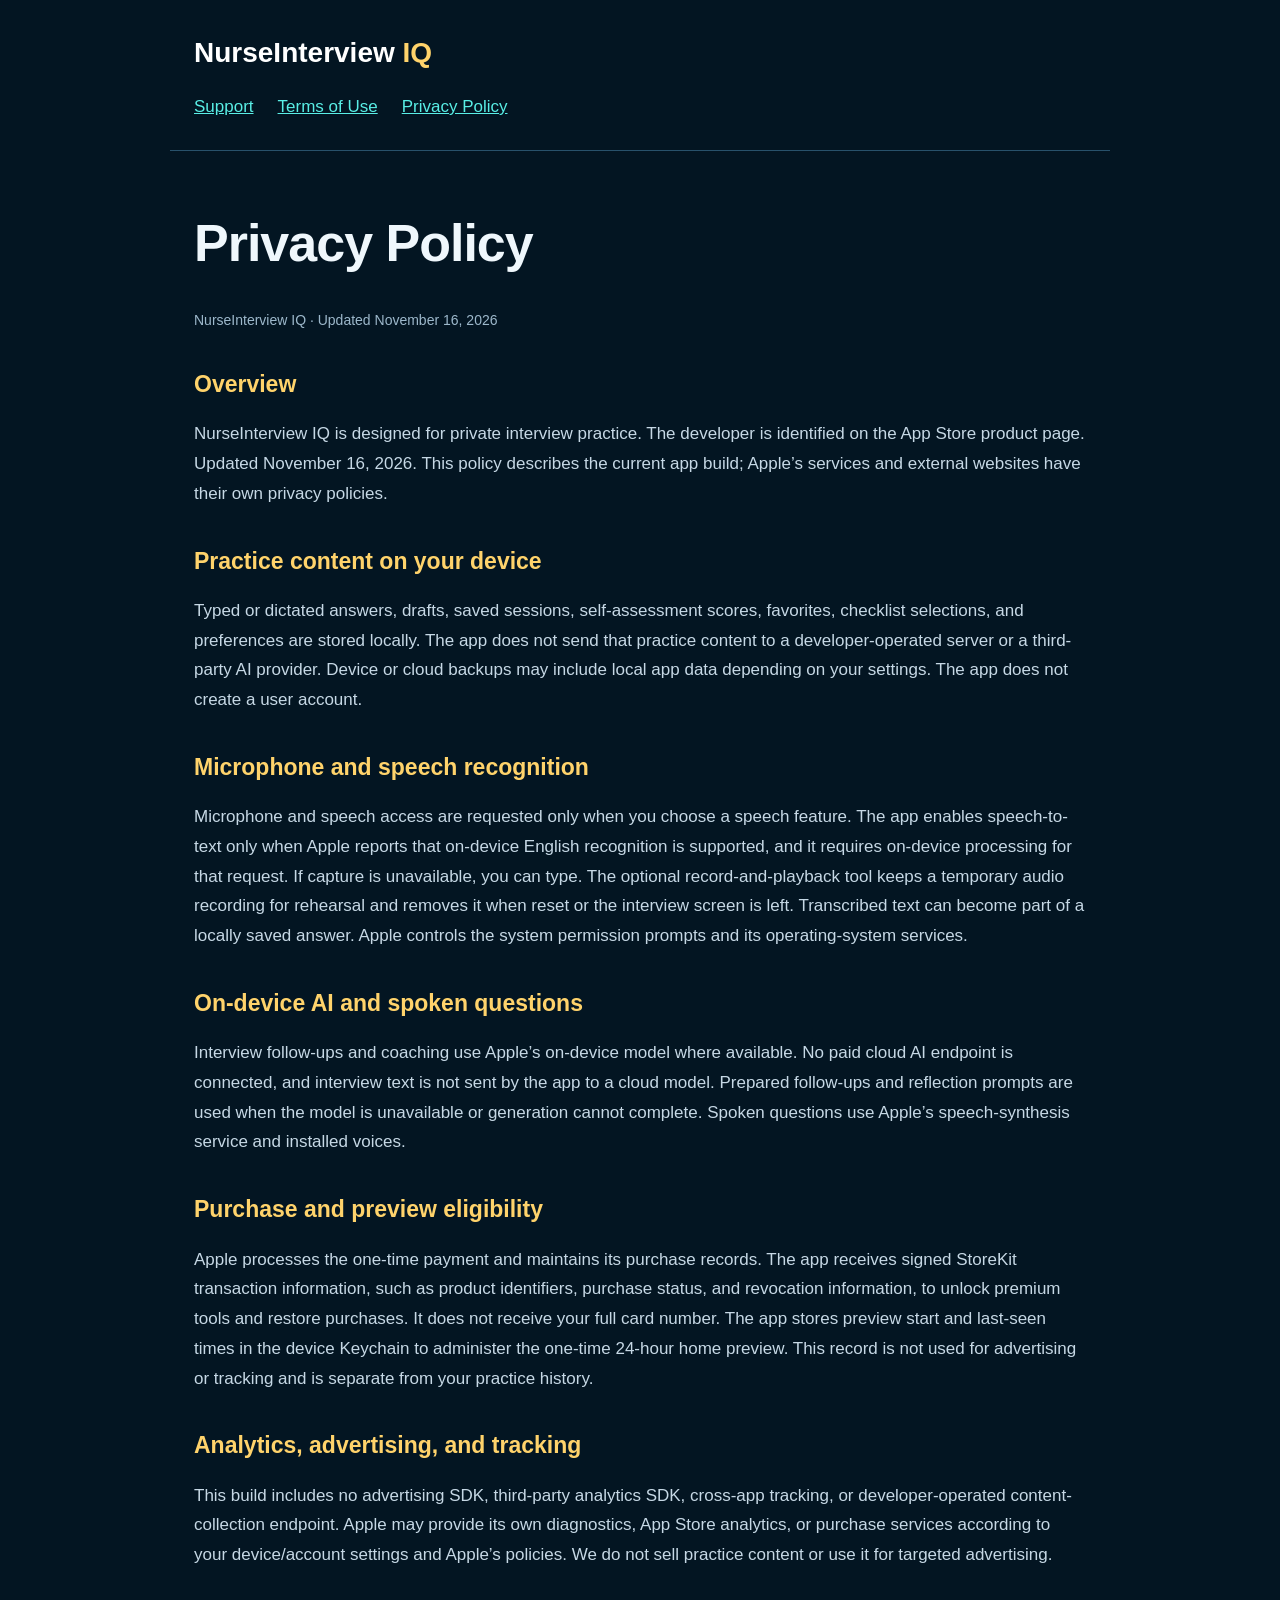
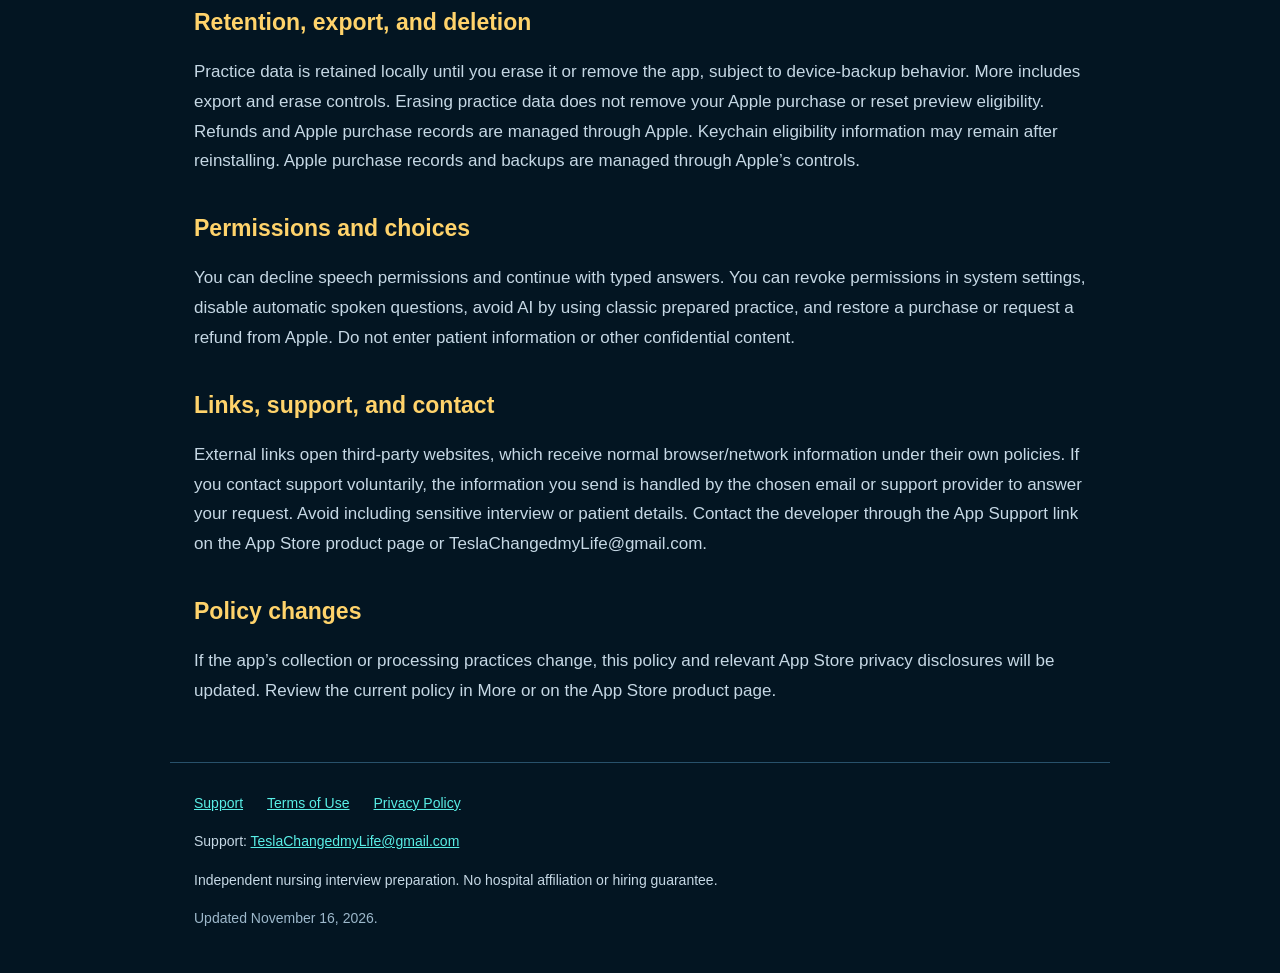
==== privacy.html @ 691557d0 "Publish NurseInterview IQ terms, privacy policy, and support" ====
<!doctype html><html lang="en"><head><meta charset="utf-8"><meta name="viewport" content="width=device-width,initial-scale=1"><meta name="description" content="Official support and legal information for NurseInterview IQ."><title>Privacy Policy — NurseInterview IQ</title><link rel="stylesheet" href="style.css"></head><body><header><a class="brand" href="index.html">NurseInterview <span>IQ</span></a><nav aria-label="Main"><a href="index.html">Support</a><a href="terms.html">Terms of Use</a><a href="privacy.html">Privacy Policy</a></nav></header><main><h1>Privacy Policy</h1><p class="muted">NurseInterview IQ · Updated November 16, 2026</p><section><h2>Overview</h2><p>NurseInterview IQ is designed for private interview practice. The developer is identified on the App Store product page. Updated November 16, 2026. This policy describes the current app build; Apple’s services and external websites have their own privacy policies.</p></section><section><h2>Practice content on your device</h2><p>Typed or dictated answers, drafts, saved sessions, self-assessment scores, favorites, checklist selections, and preferences are stored locally. The app does not send that practice content to a developer-operated server or a third-party AI provider. Device or cloud backups may include local app data depending on your settings. The app does not create a user account.</p></section><section><h2>Microphone and speech recognition</h2><p>Microphone and speech access are requested only when you choose a speech feature. The app enables speech-to-text only when Apple reports that on-device English recognition is supported, and it requires on-device processing for that request. If capture is unavailable, you can type. The optional record-and-playback tool keeps a temporary audio recording for rehearsal and removes it when reset or the interview screen is left. Transcribed text can become part of a locally saved answer. Apple controls the system permission prompts and its operating-system services.</p></section><section><h2>On-device AI and spoken questions</h2><p>Interview follow-ups and coaching use Apple’s on-device model where available. No paid cloud AI endpoint is connected, and interview text is not sent by the app to a cloud model. Prepared follow-ups and reflection prompts are used when the model is unavailable or generation cannot complete. Spoken questions use Apple’s speech-synthesis service and installed voices.</p></section><section><h2>Purchase and preview eligibility</h2><p>Apple processes the one-time payment and maintains its purchase records. The app receives signed StoreKit transaction information, such as product identifiers, purchase status, and revocation information, to unlock premium tools and restore purchases. It does not receive your full card number. The app stores preview start and last-seen times in the device Keychain to administer the one-time 24-hour home preview. This record is not used for advertising or tracking and is separate from your practice history.</p></section><section><h2>Analytics, advertising, and tracking</h2><p>This build includes no advertising SDK, third-party analytics SDK, cross-app tracking, or developer-operated content-collection endpoint. Apple may provide its own diagnostics, App Store analytics, or purchase services according to your device/account settings and Apple’s policies. We do not sell practice content or use it for targeted advertising.</p></section><section><h2>Retention, export, and deletion</h2><p>Practice data is retained locally until you erase it or remove the app, subject to device-backup behavior. More includes export and erase controls. Erasing practice data does not remove your Apple purchase or reset preview eligibility. Refunds and Apple purchase records are managed through Apple. Keychain eligibility information may remain after reinstalling. Apple purchase records and backups are managed through Apple’s controls.</p></section><section><h2>Permissions and choices</h2><p>You can decline speech permissions and continue with typed answers. You can revoke permissions in system settings, disable automatic spoken questions, avoid AI by using classic prepared practice, and restore a purchase or request a refund from Apple. Do not enter patient information or other confidential content.</p></section><section><h2>Links, support, and contact</h2><p>External links open third-party websites, which receive normal browser/network information under their own policies. If you contact support voluntarily, the information you send is handled by the chosen email or support provider to answer your request. Avoid including sensitive interview or patient details. Contact the developer through the App Support link on the App Store product page or TeslaChangedmyLife@gmail.com.</p></section><section><h2>Policy changes</h2><p>If the app’s collection or processing practices change, this policy and relevant App Store privacy disclosures will be updated. Review the current policy in More or on the App Store product page.</p></section></main><footer><div class="links"><a href="index.html">Support</a><a href="terms.html">Terms of Use</a><a href="privacy.html">Privacy Policy</a></div><p>Support: <a href="mailto:TeslaChangedmyLife@gmail.com">TeslaChangedmyLife@gmail.com</a></p><p>Independent nursing interview preparation. No hospital affiliation or hiring guarantee.</p><p class="muted">Updated November 16, 2026.</p></footer></body></html>
---- style.css ----
*{box-sizing:border-box}body{margin:0;background:#031522;color:#eff7fc;font:17px/1.75 -apple-system,BlinkMacSystemFont,"Segoe UI",sans-serif}a{color:#59eee6}a:focus-visible{outline:3px solid #ffd36b;outline-offset:5px}header,main,footer{max-width:940px;margin:auto;padding:28px 24px}header{border-bottom:1px solid #28516b}.brand{font-size:28px;font-weight:800;color:#fff;text-decoration:none}.brand span,h2{color:#ffd36b}nav{display:flex;flex-wrap:wrap;gap:24px;margin-top:15px}h1{font-size:clamp(34px,7vw,52px);line-height:1.14;letter-spacing:-1px}h2{font-size:23px;line-height:1.4;margin-top:36px}p{color:#c6d8e5}section{margin-bottom:28px}.card{padding:24px;border:1px solid #2d6077;border-radius:20px;background:#0b2b40;margin:24px 0}.muted{font-size:14px;color:#9db8cb}footer{border-top:1px solid #28516b;font-size:14px}.links{display:flex;gap:24px;flex-wrap:wrap}li{color:#c6d8e5;margin:9px 0}button{font:inherit}@media(prefers-reduced-motion:no-preference){a{transition:color .15s}}
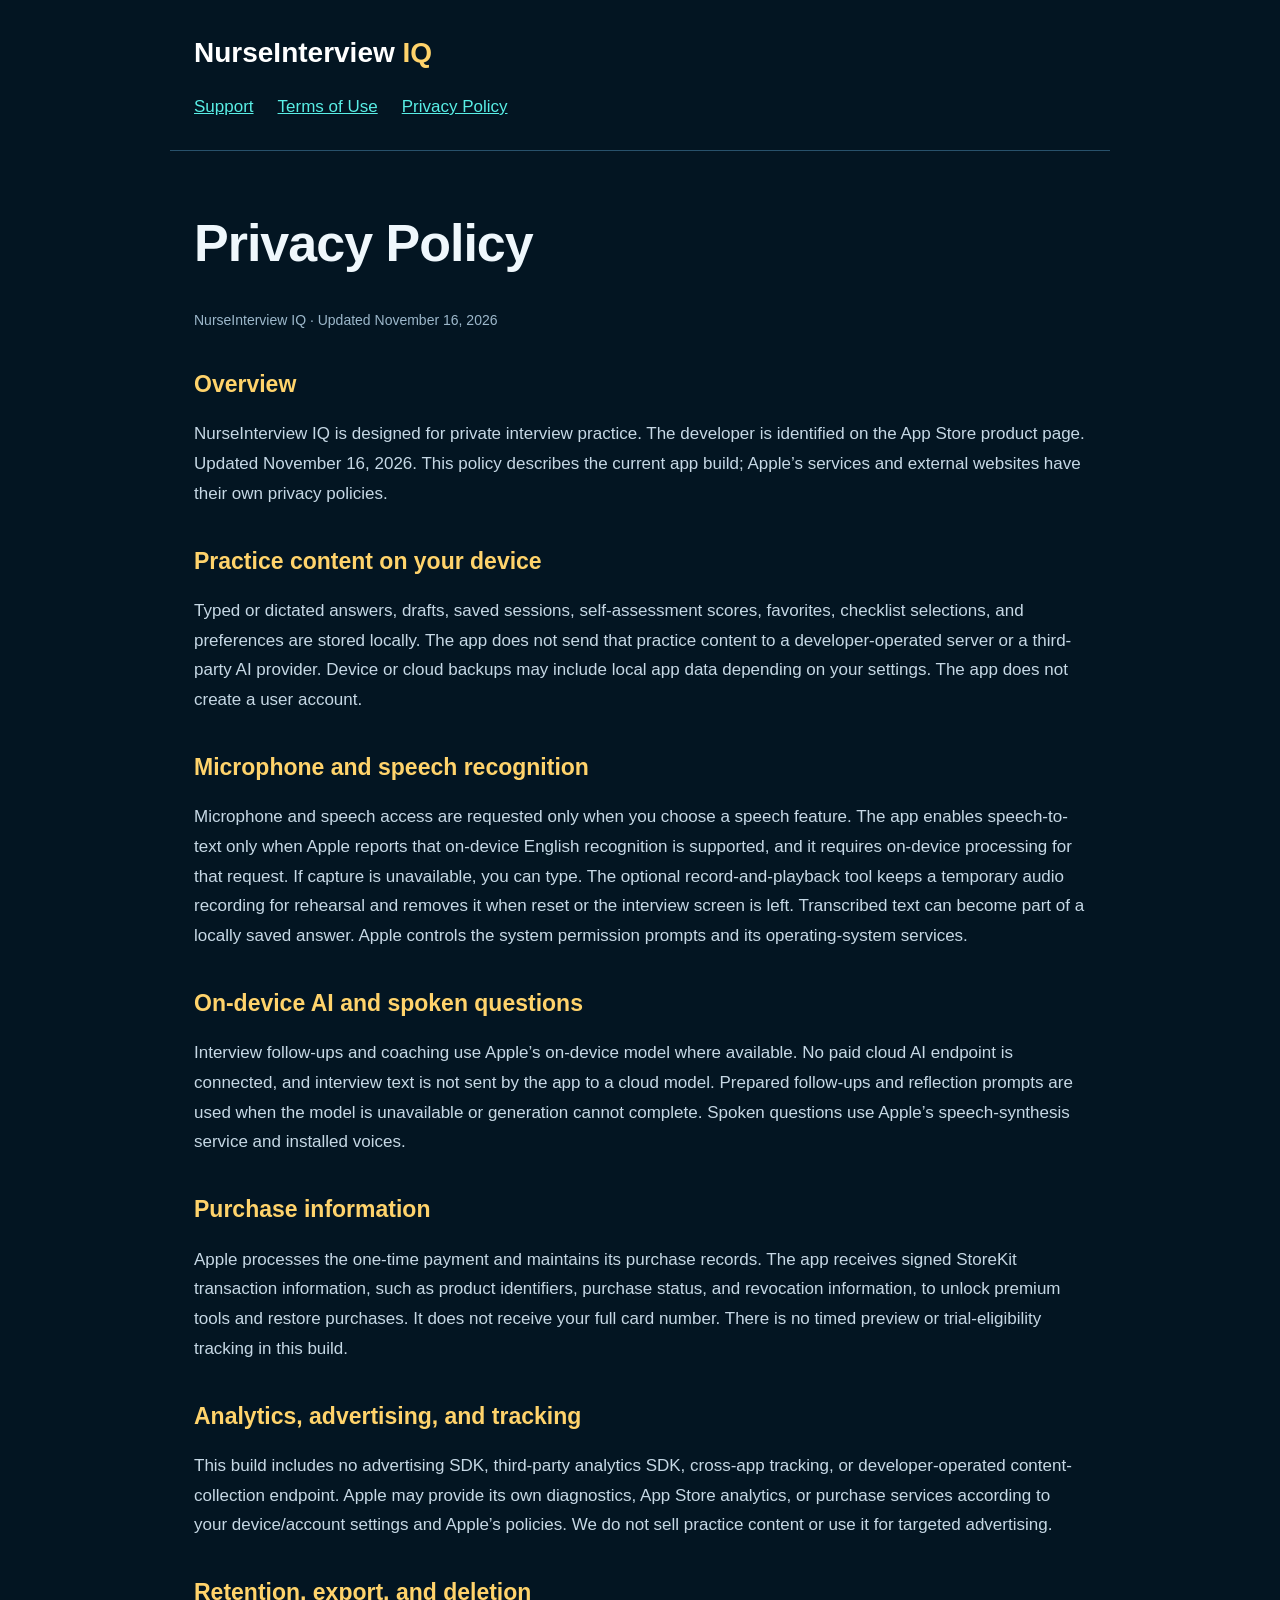
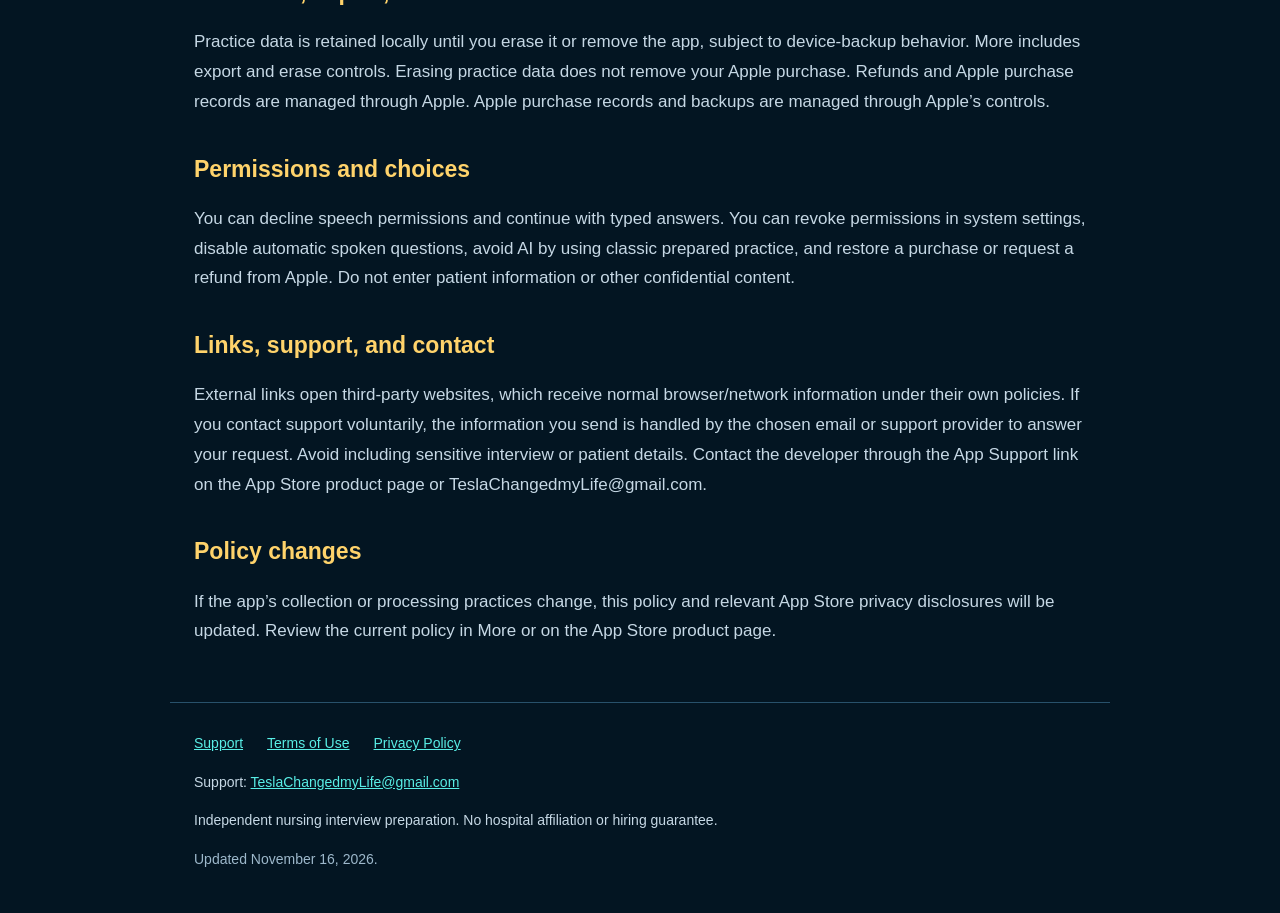
==== commit b474881c: "Replace timed preview with free home viewing and one-time unlock" ====
--- a/privacy.html
+++ b/privacy.html
@@ -1 +1 @@
-<!doctype html><html lang="en"><head><meta charset="utf-8"><meta name="viewport" content="width=device-width,initial-scale=1"><meta name="description" content="Official support and legal information for NurseInterview IQ."><title>Privacy Policy — NurseInterview IQ</title><link rel="stylesheet" href="style.css"></head><body><header><a class="brand" href="index.html">NurseInterview <span>IQ</span></a><nav aria-label="Main"><a href="index.html">Support</a><a href="terms.html">Terms of Use</a><a href="privacy.html">Privacy Policy</a></nav></header><main><h1>Privacy Policy</h1><p class="muted">NurseInterview IQ · Updated November 16, 2026</p><section><h2>Overview</h2><p>NurseInterview IQ is designed for private interview practice. The developer is identified on the App Store product page. Updated November 16, 2026. This policy describes the current app build; Apple’s services and external websites have their own privacy policies.</p></section><section><h2>Practice content on your device</h2><p>Typed or dictated answers, drafts, saved sessions, self-assessment scores, favorites, checklist selections, and preferences are stored locally. The app does not send that practice content to a developer-operated server or a third-party AI provider. Device or cloud backups may include local app data depending on your settings. The app does not create a user account.</p></section><section><h2>Microphone and speech recognition</h2><p>Microphone and speech access are requested only when you choose a speech feature. The app enables speech-to-text only when Apple reports that on-device English recognition is supported, and it requires on-device processing for that request. If capture is unavailable, you can type. The optional record-and-playback tool keeps a temporary audio recording for rehearsal and removes it when reset or the interview screen is left. Transcribed text can become part of a locally saved answer. Apple controls the system permission prompts and its operating-system services.</p></section><section><h2>On-device AI and spoken questions</h2><p>Interview follow-ups and coaching use Apple’s on-device model where available. No paid cloud AI endpoint is connected, and interview text is not sent by the app to a cloud model. Prepared follow-ups and reflection prompts are used when the model is unavailable or generation cannot complete. Spoken questions use Apple’s speech-synthesis service and installed voices.</p></section><section><h2>Purchase and preview eligibility</h2><p>Apple processes the one-time payment and maintains its purchase records. The app receives signed StoreKit transaction information, such as product identifiers, purchase status, and revocation information, to unlock premium tools and restore purchases. It does not receive your full card number. The app stores preview start and last-seen times in the device Keychain to administer the one-time 24-hour home preview. This record is not used for advertising or tracking and is separate from your practice history.</p></section><section><h2>Analytics, advertising, and tracking</h2><p>This build includes no advertising SDK, third-party analytics SDK, cross-app tracking, or developer-operated content-collection endpoint. Apple may provide its own diagnostics, App Store analytics, or purchase services according to your device/account settings and Apple’s policies. We do not sell practice content or use it for targeted advertising.</p></section><section><h2>Retention, export, and deletion</h2><p>Practice data is retained locally until you erase it or remove the app, subject to device-backup behavior. More includes export and erase controls. Erasing practice data does not remove your Apple purchase or reset preview eligibility. Refunds and Apple purchase records are managed through Apple. Keychain eligibility information may remain after reinstalling. Apple purchase records and backups are managed through Apple’s controls.</p></section><section><h2>Permissions and choices</h2><p>You can decline speech permissions and continue with typed answers. You can revoke permissions in system settings, disable automatic spoken questions, avoid AI by using classic prepared practice, and restore a purchase or request a refund from Apple. Do not enter patient information or other confidential content.</p></section><section><h2>Links, support, and contact</h2><p>External links open third-party websites, which receive normal browser/network information under their own policies. If you contact support voluntarily, the information you send is handled by the chosen email or support provider to answer your request. Avoid including sensitive interview or patient details. Contact the developer through the App Support link on the App Store product page or TeslaChangedmyLife@gmail.com.</p></section><section><h2>Policy changes</h2><p>If the app’s collection or processing practices change, this policy and relevant App Store privacy disclosures will be updated. Review the current policy in More or on the App Store product page.</p></section></main><footer><div class="links"><a href="index.html">Support</a><a href="terms.html">Terms of Use</a><a href="privacy.html">Privacy Policy</a></div><p>Support: <a href="mailto:TeslaChangedmyLife@gmail.com">TeslaChangedmyLife@gmail.com</a></p><p>Independent nursing interview preparation. No hospital affiliation or hiring guarantee.</p><p class="muted">Updated November 16, 2026.</p></footer></body></html>+<!doctype html><html lang="en"><head><meta charset="utf-8"><meta name="viewport" content="width=device-width,initial-scale=1"><meta name="description" content="Official support and legal information for NurseInterview IQ."><title>Privacy Policy — NurseInterview IQ</title><link rel="stylesheet" href="style.css"></head><body><header><a class="brand" href="index.html">NurseInterview <span>IQ</span></a><nav aria-label="Main"><a href="index.html">Support</a><a href="terms.html">Terms of Use</a><a href="privacy.html">Privacy Policy</a></nav></header><main><h1>Privacy Policy</h1><p class="muted">NurseInterview IQ · Updated November 16, 2026</p><section><h2>Overview</h2><p>NurseInterview IQ is designed for private interview practice. The developer is identified on the App Store product page. Updated November 16, 2026. This policy describes the current app build; Apple’s services and external websites have their own privacy policies.</p></section><section><h2>Practice content on your device</h2><p>Typed or dictated answers, drafts, saved sessions, self-assessment scores, favorites, checklist selections, and preferences are stored locally. The app does not send that practice content to a developer-operated server or a third-party AI provider. Device or cloud backups may include local app data depending on your settings. The app does not create a user account.</p></section><section><h2>Microphone and speech recognition</h2><p>Microphone and speech access are requested only when you choose a speech feature. The app enables speech-to-text only when Apple reports that on-device English recognition is supported, and it requires on-device processing for that request. If capture is unavailable, you can type. The optional record-and-playback tool keeps a temporary audio recording for rehearsal and removes it when reset or the interview screen is left. Transcribed text can become part of a locally saved answer. Apple controls the system permission prompts and its operating-system services.</p></section><section><h2>On-device AI and spoken questions</h2><p>Interview follow-ups and coaching use Apple’s on-device model where available. No paid cloud AI endpoint is connected, and interview text is not sent by the app to a cloud model. Prepared follow-ups and reflection prompts are used when the model is unavailable or generation cannot complete. Spoken questions use Apple’s speech-synthesis service and installed voices.</p></section><section><h2>Purchase information</h2><p>Apple processes the one-time payment and maintains its purchase records. The app receives signed StoreKit transaction information, such as product identifiers, purchase status, and revocation information, to unlock premium tools and restore purchases. It does not receive your full card number. There is no timed preview or trial-eligibility tracking in this build.</p></section><section><h2>Analytics, advertising, and tracking</h2><p>This build includes no advertising SDK, third-party analytics SDK, cross-app tracking, or developer-operated content-collection endpoint. Apple may provide its own diagnostics, App Store analytics, or purchase services according to your device/account settings and Apple’s policies. We do not sell practice content or use it for targeted advertising.</p></section><section><h2>Retention, export, and deletion</h2><p>Practice data is retained locally until you erase it or remove the app, subject to device-backup behavior. More includes export and erase controls. Erasing practice data does not remove your Apple purchase. Refunds and Apple purchase records are managed through Apple. Apple purchase records and backups are managed through Apple’s controls.</p></section><section><h2>Permissions and choices</h2><p>You can decline speech permissions and continue with typed answers. You can revoke permissions in system settings, disable automatic spoken questions, avoid AI by using classic prepared practice, and restore a purchase or request a refund from Apple. Do not enter patient information or other confidential content.</p></section><section><h2>Links, support, and contact</h2><p>External links open third-party websites, which receive normal browser/network information under their own policies. If you contact support voluntarily, the information you send is handled by the chosen email or support provider to answer your request. Avoid including sensitive interview or patient details. Contact the developer through the App Support link on the App Store product page or TeslaChangedmyLife@gmail.com.</p></section><section><h2>Policy changes</h2><p>If the app’s collection or processing practices change, this policy and relevant App Store privacy disclosures will be updated. Review the current policy in More or on the App Store product page.</p></section></main><footer><div class="links"><a href="index.html">Support</a><a href="terms.html">Terms of Use</a><a href="privacy.html">Privacy Policy</a></div><p>Support: <a href="mailto:TeslaChangedmyLife@gmail.com">TeslaChangedmyLife@gmail.com</a></p><p>Independent nursing interview preparation. No hospital affiliation or hiring guarantee.</p><p class="muted">Updated November 16, 2026.</p></footer></body></html>
